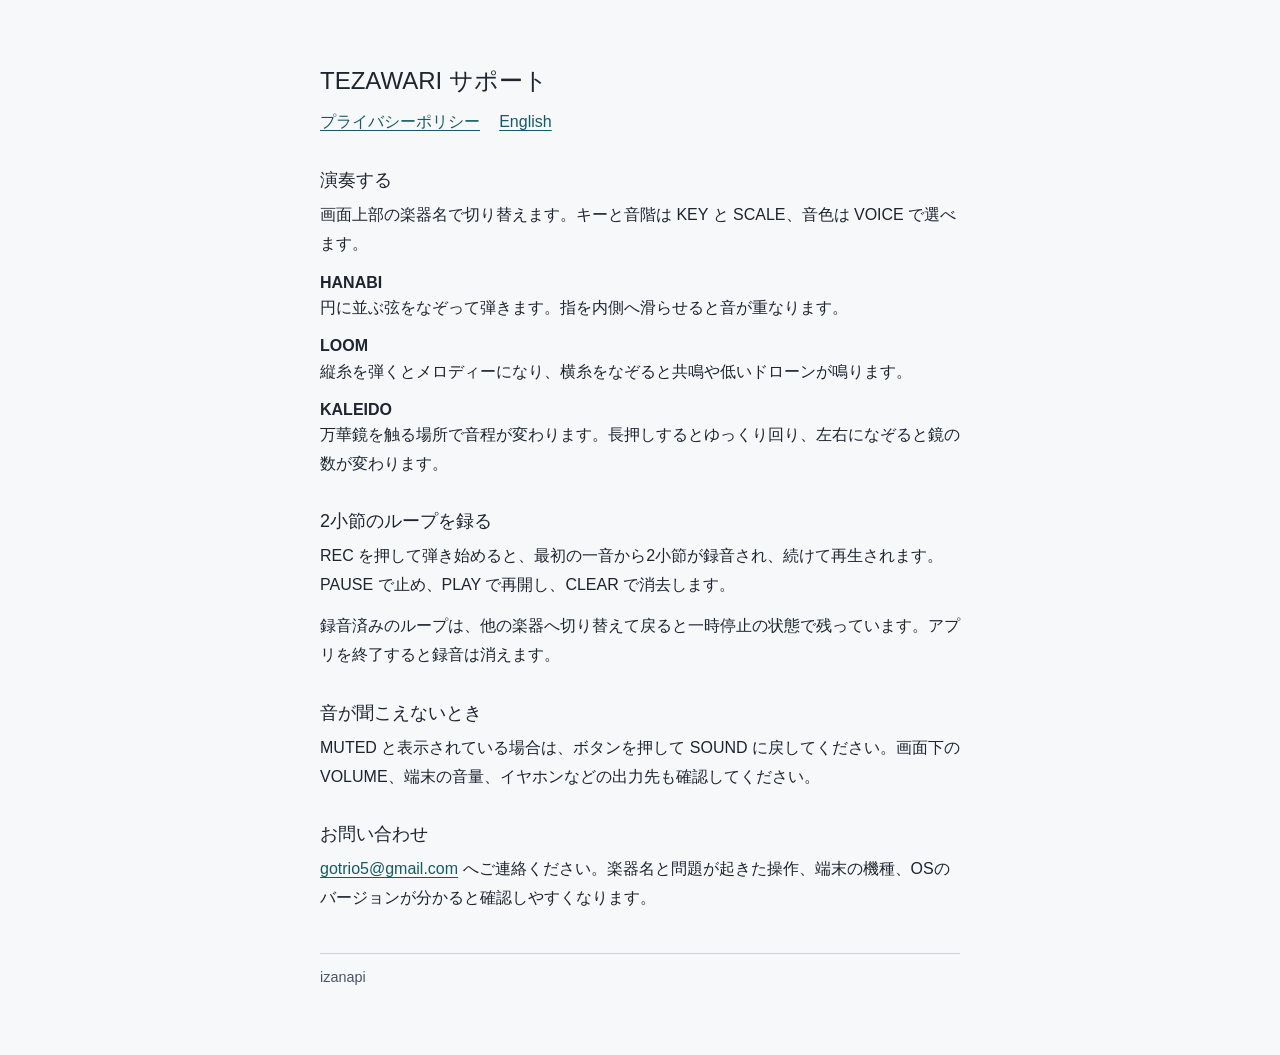
==== tezawari-support/index.html @ 324fa3b7 "Add TEZAWARI support and privacy pages" ====
<!doctype html>
<html lang="ja">
<head>
  <meta charset="utf-8">
  <meta name="viewport" content="width=device-width, initial-scale=1">
  <title>サポート – TEZAWARI</title>
  <meta name="description" content="TEZAWARIの演奏、2小節の録音、お問い合わせ。">
  <link rel="stylesheet" href="style.css">
</head>
<body>
  <main>
    <h1>TEZAWARI サポート</h1>
    <nav aria-label="関連ページ">
      <a href="privacy.html">プライバシーポリシー</a>
      <a href="en/index.html" lang="en" hreflang="en">English</a>
    </nav>
    <section>
      <h2>演奏する</h2>
      <p>画面上部の楽器名で切り替えます。キーと音階は KEY と SCALE、音色は VOICE で選べます。</p>
      <dl>
        <dt>HANABI</dt>
        <dd>円に並ぶ弦をなぞって弾きます。指を内側へ滑らせると音が重なります。</dd>
        <dt>LOOM</dt>
        <dd>縦糸を弾くとメロディーになり、横糸をなぞると共鳴や低いドローンが鳴ります。</dd>
        <dt>KALEIDO</dt>
        <dd>万華鏡を触る場所で音程が変わります。長押しするとゆっくり回り、左右になぞると鏡の数が変わります。</dd>
      </dl>
    </section>
    <section>
      <h2>2小節のループを録る</h2>
      <p>REC を押して弾き始めると、最初の一音から2小節が録音され、続けて再生されます。PAUSE で止め、PLAY で再開し、CLEAR で消去します。</p>
      <p>録音済みのループは、他の楽器へ切り替えて戻ると一時停止の状態で残っています。アプリを終了すると録音は消えます。</p>
    </section>
    <section>
      <h2>音が聞こえないとき</h2>
      <p>MUTED と表示されている場合は、ボタンを押して SOUND に戻してください。画面下の VOLUME、端末の音量、イヤホンなどの出力先も確認してください。</p>
    </section>
    <section>
      <h2>お問い合わせ</h2>
      <p><a href="mailto:gotrio5@gmail.com?subject=TEZAWARI">gotrio5@gmail.com</a> へご連絡ください。楽器名と問題が起きた操作、端末の機種、OSのバージョンが分かると確認しやすくなります。</p>
    </section>
  </main>
  <footer>izanapi</footer>
</body>
</html>
---- tezawari-support/style.css ----
:root {
  color-scheme: light dark;
  --paper: #f7f8fa;
  --ink: #1e2430;
  --muted: #495369;
  --line: #c8cfdb;
  --link: #145b65;
  font: 100%/1.8 -apple-system, BlinkMacSystemFont, "Segoe UI", sans-serif;
}

@media (prefers-color-scheme: dark) {
  :root {
    --paper: #090b18;
    --ink: #e9edf7;
    --muted: #acb7cf;
    --line: #303951;
    --link: #76ffed;
  }
}

body {
  max-width: 40rem;
  margin: clamp(1.75rem, 7vw, 4rem) auto;
  padding: 0 1.25rem;
  color: var(--ink);
  background: var(--paper);
  overflow-wrap: anywhere;
}

h1, h2, dt { line-height: 1.45; }
h1 { margin: 0 0 0.6rem; font-size: 1.5rem; font-weight: 500; }
h2 { margin: 0 0 0.5rem; font-size: 1.125rem; font-weight: 500; }
p, dl { margin: 0 0 0.8rem; }
dt { margin-top: 0.7rem; font-weight: 600; }
dd { margin: 0; }
section { margin-top: 1.85rem; }
nav { display: flex; flex-wrap: wrap; gap: 0.3rem 1.2rem; }
a { color: var(--link); text-underline-offset: 0.2em; }
a:focus-visible { outline: 2px solid currentColor; outline-offset: 3px; }
footer {
  margin-top: 2.5rem;
  padding-top: 0.7rem;
  border-top: 1px solid var(--line);
  color: var(--muted);
  font-size: 0.9rem;
}
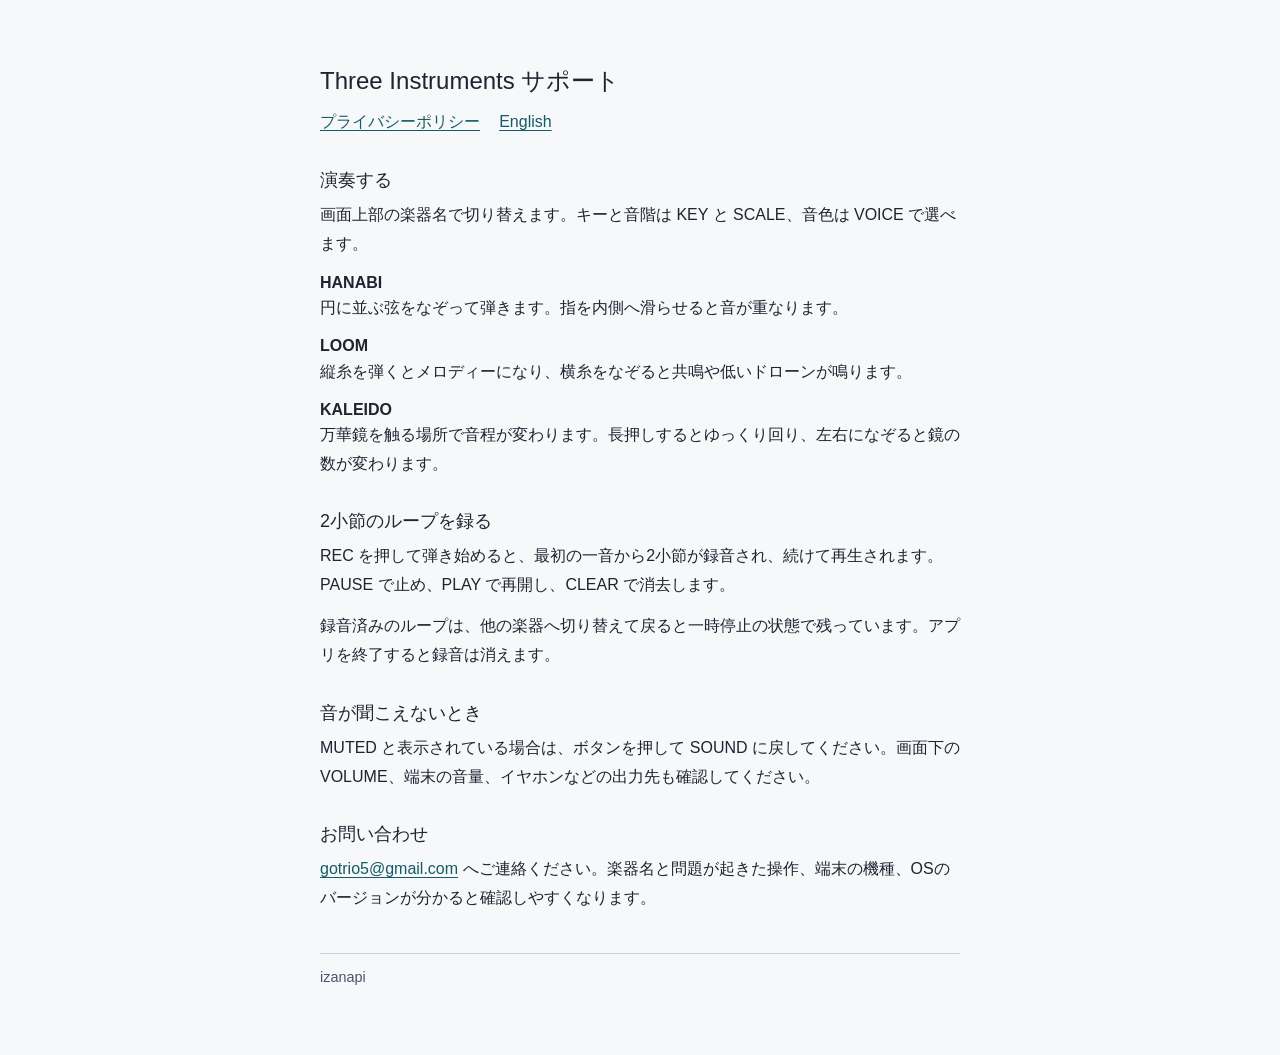
==== commit 18c365e2: "Rename instrument support pages to Three Instruments" ====
--- a/tezawari-support/index.html
+++ b/tezawari-support/index.html
@@ -3,13 +3,13 @@
 <head>
   <meta charset="utf-8">
   <meta name="viewport" content="width=device-width, initial-scale=1">
-  <title>サポート – TEZAWARI</title>
-  <meta name="description" content="TEZAWARIの演奏、2小節の録音、お問い合わせ。">
+  <title>サポート – Three Instruments</title>
+  <meta name="description" content="Three Instruments の演奏、2小節の録音、お問い合わせ。">
   <link rel="stylesheet" href="style.css">
 </head>
 <body>
   <main>
-    <h1>TEZAWARI サポート</h1>
+    <h1>Three Instruments サポート</h1>
     <nav aria-label="関連ページ">
       <a href="privacy.html">プライバシーポリシー</a>
       <a href="en/index.html" lang="en" hreflang="en">English</a>
@@ -37,7 +37,7 @@
     </section>
     <section>
       <h2>お問い合わせ</h2>
-      <p><a href="mailto:gotrio5@gmail.com?subject=TEZAWARI">gotrio5@gmail.com</a> へご連絡ください。楽器名と問題が起きた操作、端末の機種、OSのバージョンが分かると確認しやすくなります。</p>
+      <p><a href="mailto:gotrio5@gmail.com?subject=Three%20Instruments">gotrio5@gmail.com</a> へご連絡ください。楽器名と問題が起きた操作、端末の機種、OSのバージョンが分かると確認しやすくなります。</p>
     </section>
   </main>
   <footer>izanapi</footer>
